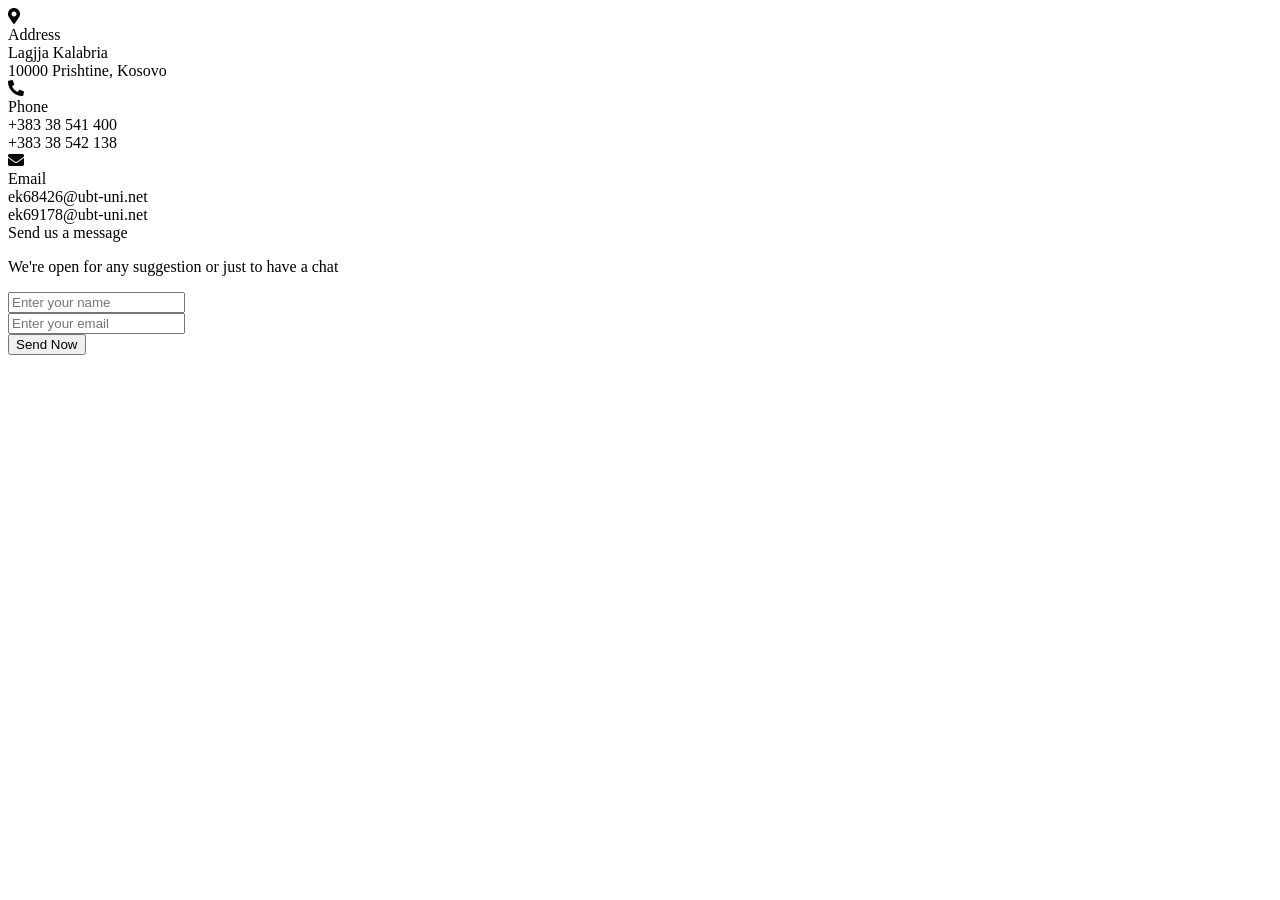
==== ContactUs.html @ 7f4ae0b4 "Adding ContactUs" ====
<!DOCTYPE html>

<html lang="en" dir="ltr">
  <head>
    <meta charset="UTF-8">
    <title> Responsive Contact Us  </title>
    <link rel="stylesheet" href="style.css">
    <link rel="stylesheet" href="https://cdnjs.cloudflare.com/ajax/libs/font-awesome/5.15.2/css/all.min.css"/>
     <meta name="viewport" content="width=device-width, initial-scale=1.0">
   </head>
<body>
  <div class="container">
    <div class="content">
      <div class="left-side">
        <div class="address details">
          <i class="fas fa-map-marker-alt"></i>
          <div class="topic">Address</div>
          <div class="text-one">Lagjja Kalabria</div>
          <div class="text-two">10000 Prishtine, Kosovo</div>
        </div>
        <div class="phone details">
          <i class="fas fa-phone-alt"></i>
          <div class="topic">Phone</div>
          <div class="text-one">+383 38 541 400</div>
          <div class="text-two">+383 38 542 138</div>
        </div>
        <div class="email details">
          <i class="fas fa-envelope"></i>
          <div class="topic">Email</div>
          <div class="text-one">ek68426@ubt-uni.net</div>
          <div class="text-two">ek69178@ubt-uni.net</div>
        </div>
      </div>
      <div class="right-side">
        <div class="topic-text">Send us a message</div>
        <p>We're open for any suggestion or just to have a chat</p>
      <form action="#">
        <div class="input-box">
          <input type="text" placeholder="Enter your name">
        </div>
        <div class="input-box">
          <input type="text" placeholder="Enter your email">
        </div>
        <div class="input-box message-box">
          
        </div>
        <div class="button">
          <input type="button" value="Send Now" >
        </div>
      </form>
    </div>
    </div>
  </div>
</body>
</html>
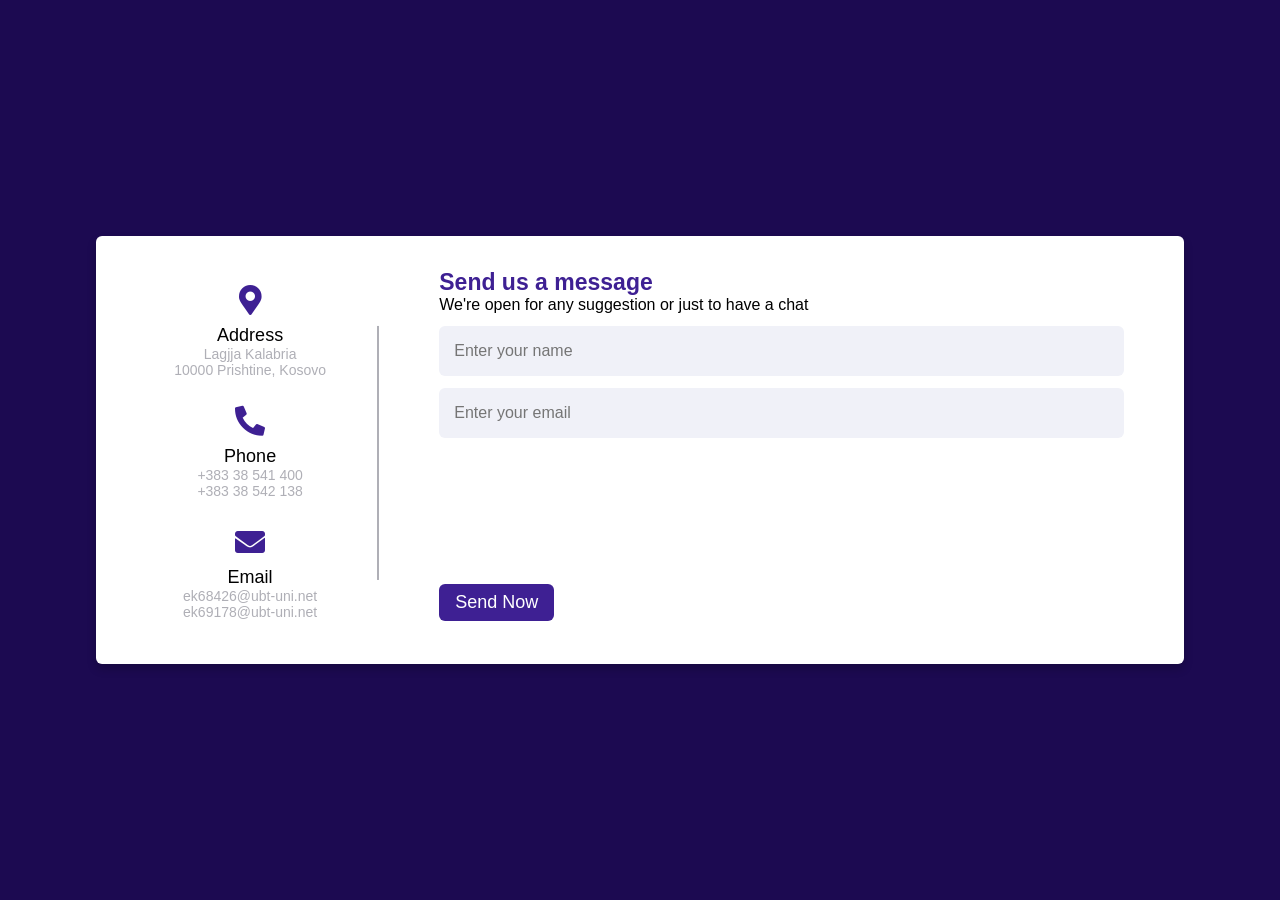
==== commit 2bfeaa0b: "Fixing bugs" ====
--- a/ContactUs.html
+++ b/ContactUs.html
@@ -4,7 +4,7 @@
   <head>
     <meta charset="UTF-8">
     <title> Responsive Contact Us  </title>
-    <link rel="stylesheet" href="style.css">
+    <link rel="stylesheet" href="ContactUs.css">
     <link rel="stylesheet" href="https://cdnjs.cloudflare.com/ajax/libs/font-awesome/5.15.2/css/all.min.css"/>
      <meta name="viewport" content="width=device-width, initial-scale=1.0">
    </head>
--- a/ContactUs.css
+++ b/ContactUs.css
@@ -0,0 +1,149 @@
+@import url('https://fonts.googleapis.com/css2?family=Poppins:wght@200;300;400;500;600;700&display=swap');
+*{
+  margin: 0;
+  padding: 0;
+  box-sizing: border-box;
+  font-family: "Poppins" , sans-serif;
+}
+body{
+  min-height: 100vh;
+  width: 100%;
+  background: #1c0a51;
+  display: flex;
+  align-items: center;
+  justify-content: center;
+}
+.container{
+  width: 85%;
+  background: #fff;
+  border-radius: 6px;
+  padding: 20px 60px 30px 40px;
+  box-shadow: 0 5px 10px rgba(0, 0, 0, 0.2);
+}
+.container .content{
+  display: flex;
+  align-items: center;
+  justify-content: space-between;
+}
+.container .content .left-side{
+  width: 25%;
+  height: 100%;
+  display: flex;
+  flex-direction: column;
+  align-items: center;
+  justify-content: center;
+  margin-top: 15px;
+  position: relative;
+}
+.content .left-side::before{
+  content: '';
+  position: absolute;
+  height: 70%;
+  width: 2px;
+  right: -15px;
+  top: 50%;
+  transform: translateY(-50%);
+  background: #afafb6;
+}
+.content .left-side .details{
+  margin: 14px;
+  text-align: center;
+}
+.content .left-side .details i{
+  font-size: 30px;
+  color: #3e2093;
+  margin-bottom: 10px;
+}
+.content .left-side .details .topic{
+  font-size: 18px;
+  font-weight: 500;
+}
+.content .left-side .details .text-one,
+.content .left-side .details .text-two{
+  font-size: 14px;
+  color: #afafb6;
+}
+.container .content .right-side{
+  width: 75%;
+  margin-left: 75px;
+}
+.content .right-side .topic-text{
+  font-size: 23px;
+  font-weight: 600;
+  color: #3e2093;
+}
+.right-side .input-box{
+  height: 50px;
+  width: 100%;
+  margin: 12px 0;
+}
+.right-side .input-box input,
+.right-side .input-box textarea{
+  height: 100%;
+  width: 100%;
+  border: none;
+  outline: none;
+  font-size: 16px;
+  background: #F0F1F8;
+  border-radius: 6px;
+  padding: 0 15px;
+  resize: none;
+}
+.right-side .message-box{
+  min-height: 110px;
+}
+.right-side .input-box textarea{
+  padding-top: 6px;
+}
+.right-side .button{
+  display: inline-block;
+  margin-top: 12px;
+}
+.right-side .button input[type="button"]{
+  color: #fff;
+  font-size: 18px;
+  outline: none;
+  border: none;
+  padding: 8px 16px;
+  border-radius: 6px;
+  background: #3e2093;
+  cursor: pointer;
+  transition: all 0.3s ease;
+}
+.button input[type="button"]:hover{
+  background: #5029bc;
+}
+
+@media (max-width: 950px) {
+  .container{
+    width: 90%;
+    padding: 30px 40px 40px 35px ;
+  }
+  .container .content .right-side{
+   width: 75%;
+   margin-left: 55px;
+}
+}
+@media (max-width: 820px) {
+  .container{
+    margin: 40px 0;
+    height: 100%;
+  }
+  .container .content{
+    flex-direction: column-reverse;
+  }
+ .container .content .left-side{
+   width: 100%;
+   flex-direction: row;
+   margin-top: 40px;
+   justify-content: center;
+   flex-wrap: wrap;
+ }
+ .container .content .left-side::before{
+   display: none;
+ }
+ .container .content .right-side{
+   width: 100%;
+   margin-left: 0;
+ }
+}
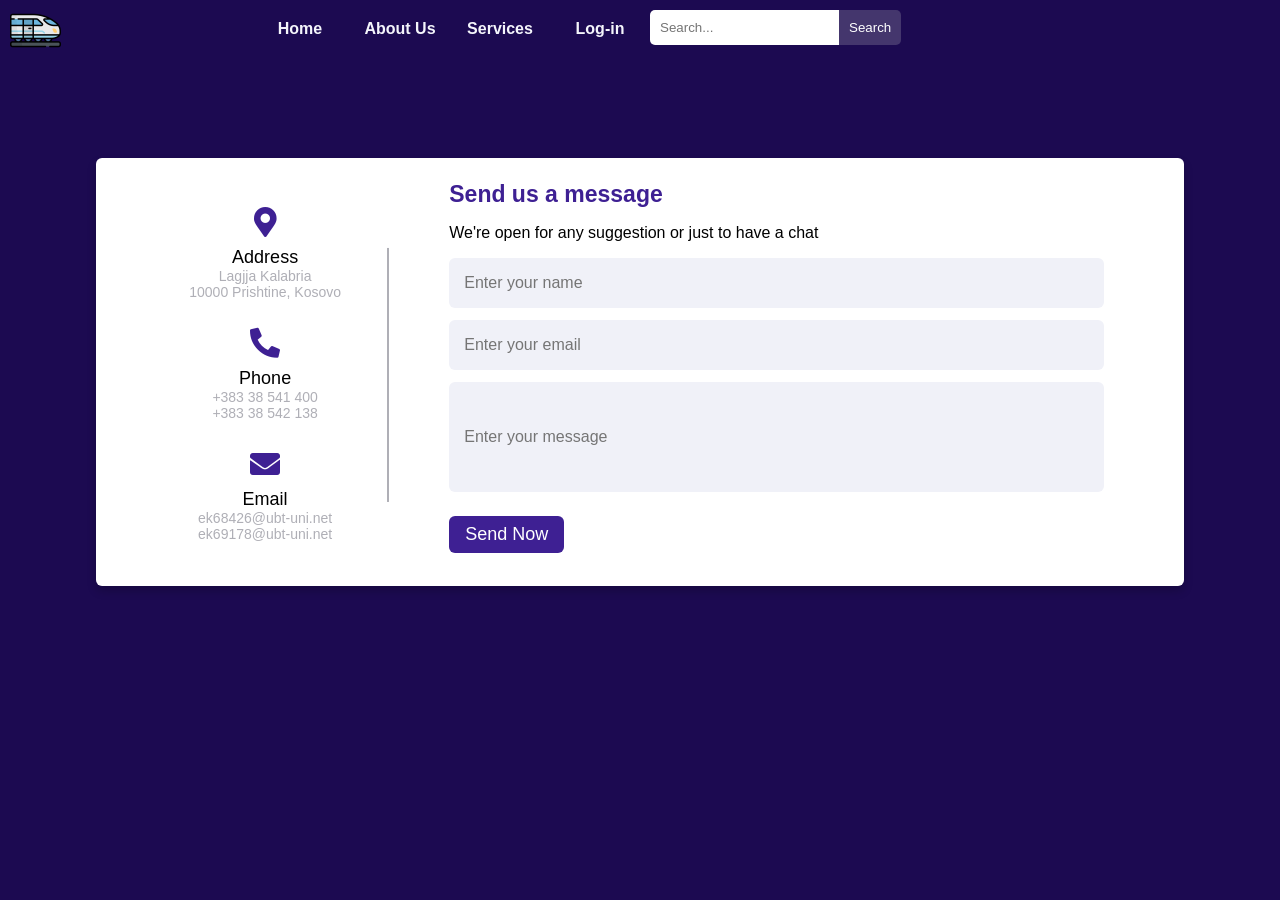
==== commit ae8d0933: "Permisim ne ContactUs page" ====
--- a/ContactUs.html
+++ b/ContactUs.html
@@ -9,6 +9,22 @@
      <meta name="viewport" content="width=device-width, initial-scale=1.0">
    </head>
 <body>
+  <div class="logo">
+    <a href="#"><img src="./images/logo.png" alt=""></a>
+</div>
+  <nav class="nav-container">
+    <ul>
+        <li><a href="index.html">Home</a></li>
+        <li><a href="index.html#about">About Us</a></li>
+        <li><a href="#">Services</a></li>
+        <li><a href="#">Log-in</a></li>
+    </ul>
+    <div class="search-bar">
+        <input type="text" placeholder="Search...">
+        <button type="submit">Search</button>
+    </div>        
+</nav>
+
   <div class="container">
     <div class="content">
       <div class="left-side">
@@ -42,7 +58,7 @@
           <input type="text" placeholder="Enter your email">
         </div>
         <div class="input-box message-box">
-          
+          <input type="text" placeholder="Enter your message">
         </div>
         <div class="button">
           <input type="button" value="Send Now" >
--- a/ContactUs.css
+++ b/ContactUs.css
@@ -1,23 +1,100 @@
 @import url('https://fonts.googleapis.com/css2?family=Poppins:wght@200;300;400;500;600;700&display=swap');
 *{
+  box-sizing: border-box;
+  font-family: "Poppins" , sans-serif;
+}
+body{
   margin: 0;
   padding: 0;
-  box-sizing: border-box;
-  font-family: "Poppins" , sans-serif;
-}
-body{
   min-height: 100vh;
   width: 100%;
   background: #1c0a51;
+}
+
+/*NAV Fillimi*/
+ul{
+  padding: 0%;
+  margin: 0 0 0 250px;
+  list-style: none;
+}
+
+nav{
+  width: 100%;
+  overflow: auto;
+  background: #1c0a51;
+  font-family: 'Josefin Sans', sans-serif;
+  padding-bottom: 0px;
+}
+
+li{
+  float: left;
+}
+
+li a{
+  width: 100px;
+  display: block;
+  padding: 20px 5px;
+  text-decoration: none;
+  font-weight: bold;
+  color: #f4f5fb;
+  text-align: center;
+  border-radius: 5px;
+}
+
+li a:hover{
+  color: #1c0a51;
+  background: #f4f5fb;
+  text-transform: uppercase;
+}
+
+.search-bar {
   display: flex;
   align-items: center;
-  justify-content: center;
-}
+  margin-top: 10px;
+}
+
+.search-bar input {
+  padding: 10px;
+  border: none;
+  border-top-left-radius: 5px;
+  border-bottom-left-radius: 5px;
+  outline: none;
+  
+}
+
+.search-bar button {
+  background-color: #44366d;
+  color: #fff;
+  border: none;
+  padding: 10px;
+  border-top-right-radius: 5px;
+  border-bottom-right-radius: 5px;
+  cursor: pointer;
+}
+
+.search-bar button:hover {
+  background-color: #3081D0;
+}
+
+
+.logo img{
+  position: absolute;
+  margin-top: 5px;
+  margin-left: 10px;
+}
+
+
+
+/*NAV Fundi*/
+
+/*HOME Fillimi*/
+
 .container{
   width: 85%;
+  margin: 100px auto 0;
   background: #fff;
   border-radius: 6px;
-  padding: 20px 60px 30px 40px;
+  padding: 20px 80px 30px 60px;
   box-shadow: 0 5px 10px rgba(0, 0, 0, 0.2);
 }
 .container .content{
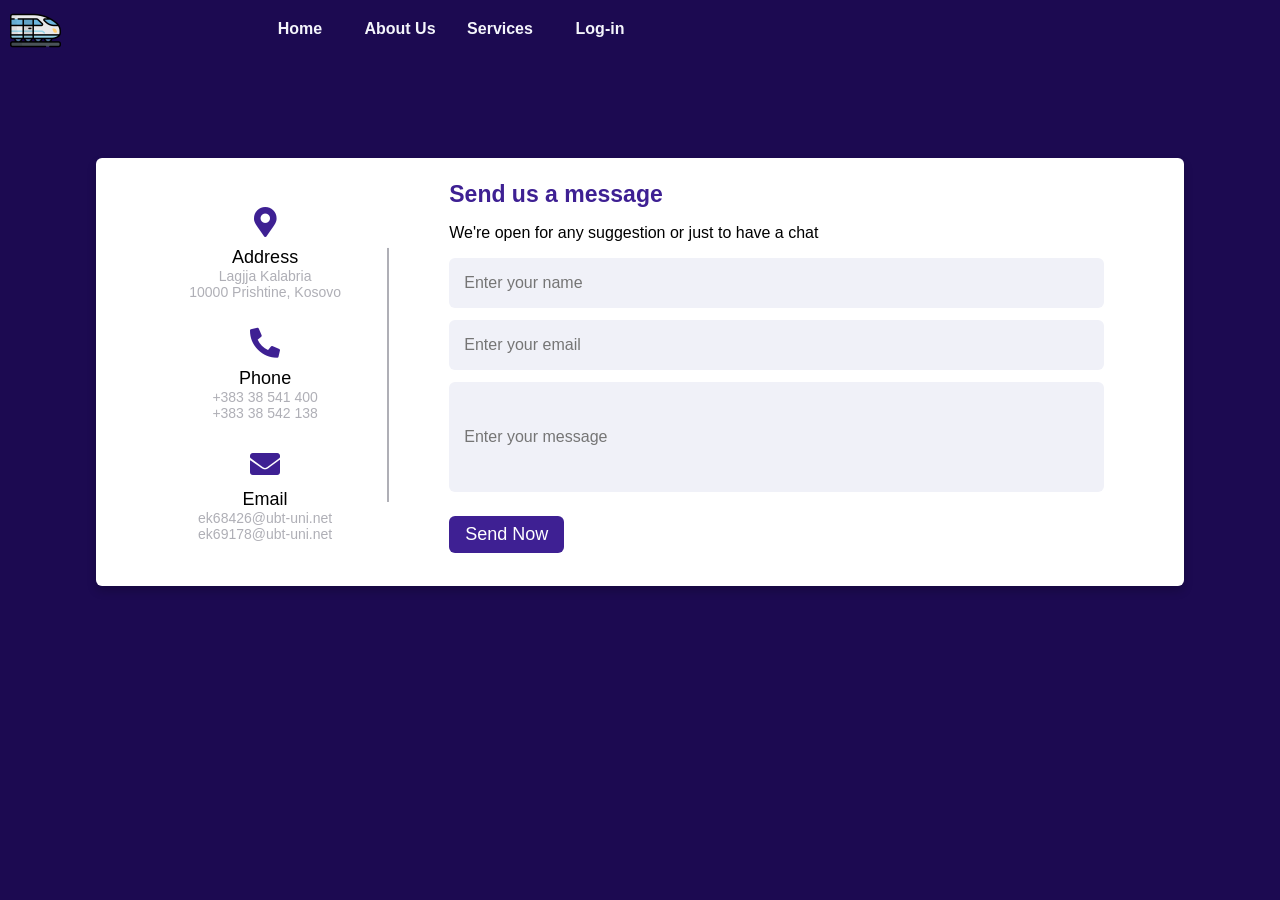
==== commit 7a9dc1b0: "Permisimi i ContactUs 2" ====
--- a/ContactUs.html
+++ b/ContactUs.html
@@ -18,11 +18,7 @@
         <li><a href="index.html#about">About Us</a></li>
         <li><a href="#">Services</a></li>
         <li><a href="#">Log-in</a></li>
-    </ul>
-    <div class="search-bar">
-        <input type="text" placeholder="Search...">
-        <button type="submit">Search</button>
-    </div>        
+    </ul>        
 </nav>
 
   <div class="container">
--- a/ContactUs.css
+++ b/ContactUs.css
@@ -47,36 +47,6 @@
   text-transform: uppercase;
 }
 
-.search-bar {
-  display: flex;
-  align-items: center;
-  margin-top: 10px;
-}
-
-.search-bar input {
-  padding: 10px;
-  border: none;
-  border-top-left-radius: 5px;
-  border-bottom-left-radius: 5px;
-  outline: none;
-  
-}
-
-.search-bar button {
-  background-color: #44366d;
-  color: #fff;
-  border: none;
-  padding: 10px;
-  border-top-right-radius: 5px;
-  border-bottom-right-radius: 5px;
-  cursor: pointer;
-}
-
-.search-bar button:hover {
-  background-color: #3081D0;
-}
-
-
 .logo img{
   position: absolute;
   margin-top: 5px;
@@ -87,7 +57,7 @@
 
 /*NAV Fundi*/
 
-/*HOME Fillimi*/
+/*Container Fillimi*/
 
 .container{
   width: 85%;
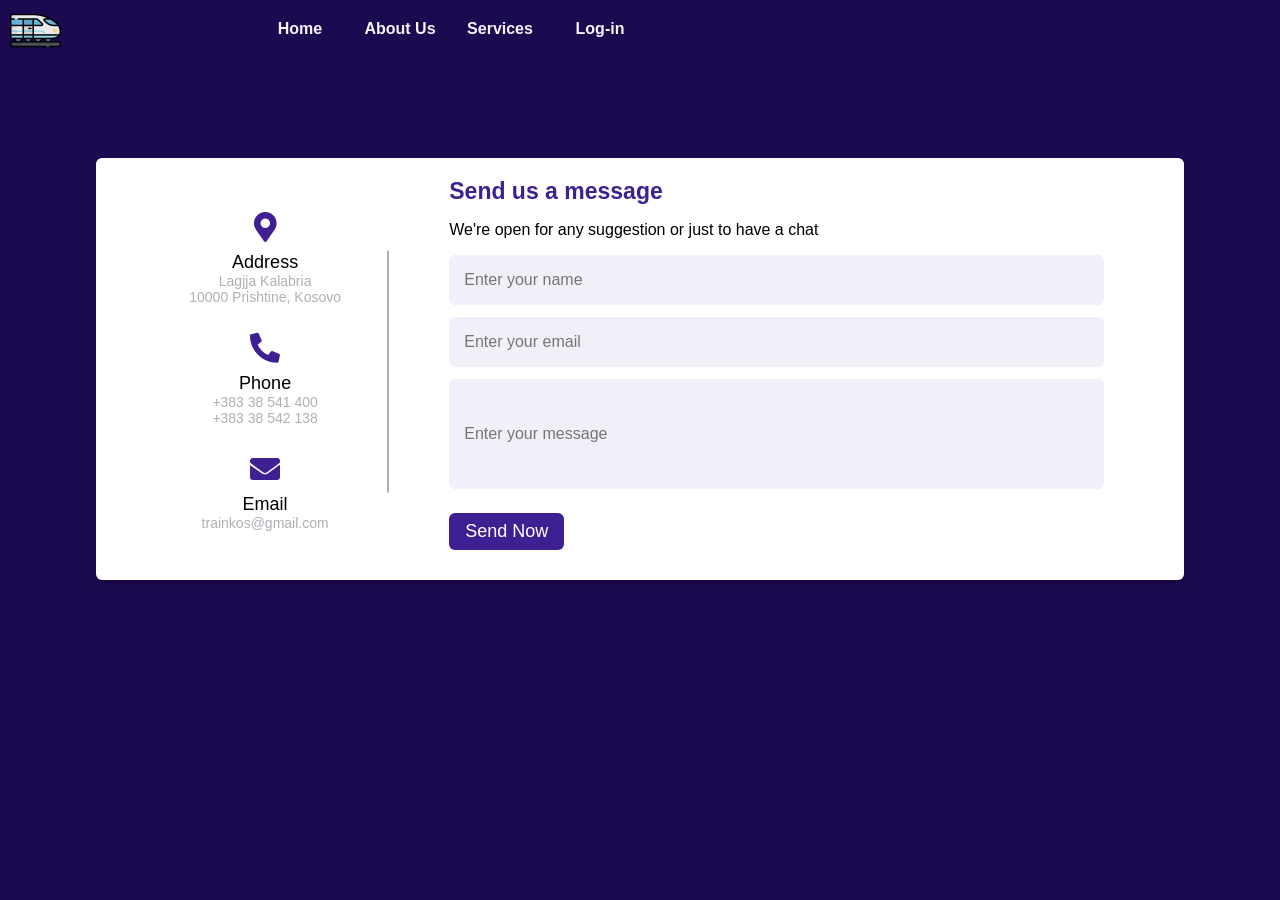
==== commit ce5a12cc: "Validimi i Log In dhe Sign up form heqja e disa fotove dhe rregullimi i disa fonteve" ====
--- a/ContactUs.html
+++ b/ContactUs.html
@@ -3,21 +3,22 @@
 <html lang="en" dir="ltr">
   <head>
     <meta charset="UTF-8">
-    <title> Responsive Contact Us  </title>
+    <title>Contact Us</title>
     <link rel="stylesheet" href="ContactUs.css">
     <link rel="stylesheet" href="https://cdnjs.cloudflare.com/ajax/libs/font-awesome/5.15.2/css/all.min.css"/>
+    <link rel="icon" href="./images/train.png" sizes="300x300" type="image/png">
      <meta name="viewport" content="width=device-width, initial-scale=1.0">
    </head>
 <body>
   <div class="logo">
-    <a href="#"><img src="./images/logo.png" alt=""></a>
+    <a href="./index.html"><img src="./images/logo.png" alt=""></a>
 </div>
   <nav class="nav-container">
     <ul>
         <li><a href="index.html">Home</a></li>
         <li><a href="index.html#about">About Us</a></li>
         <li><a href="#">Services</a></li>
-        <li><a href="#">Log-in</a></li>
+        <li><a href="Login.html">Log-in</a></li>
     </ul>        
 </nav>
 
@@ -39,8 +40,7 @@
         <div class="email details">
           <i class="fas fa-envelope"></i>
           <div class="topic">Email</div>
-          <div class="text-one">ek68426@ubt-uni.net</div>
-          <div class="text-two">ek69178@ubt-uni.net</div>
+          <div class="text-one">trainkos@gmail.com</div>
         </div>
       </div>
       <div class="right-side">
